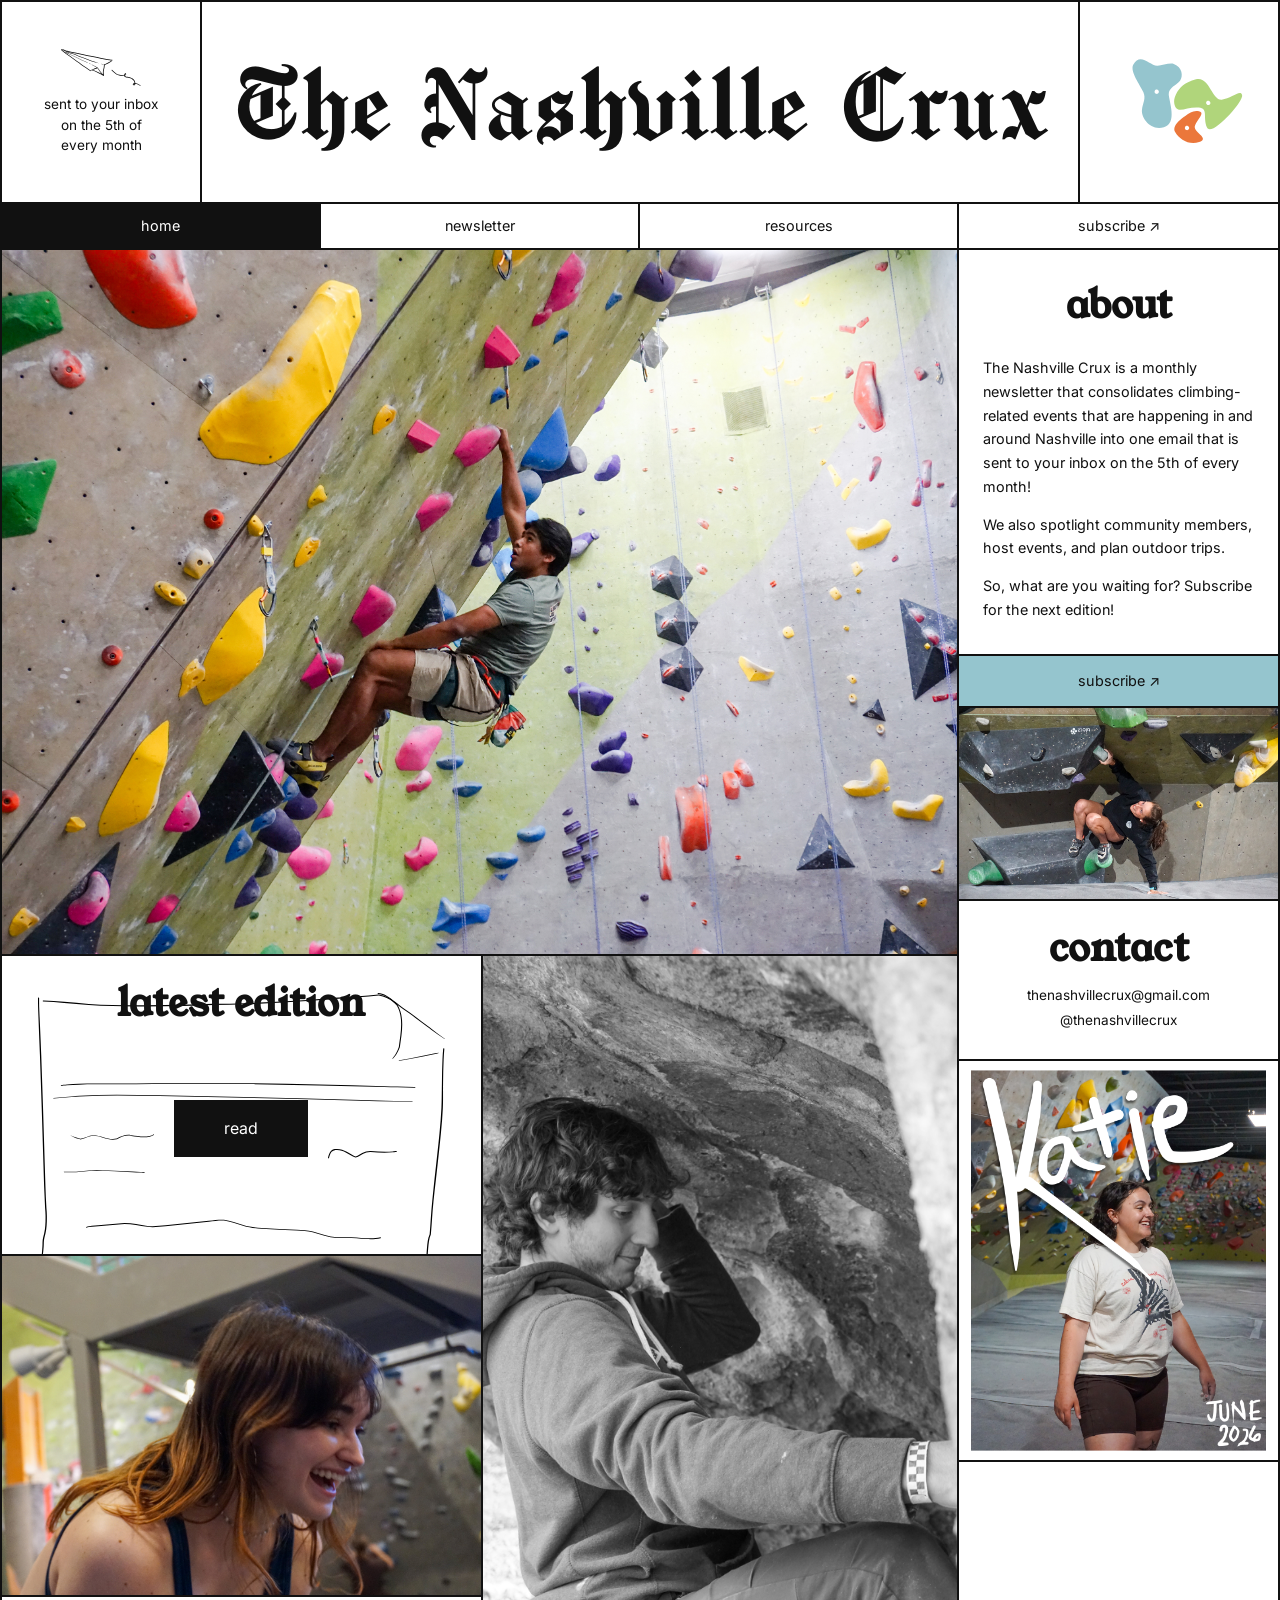
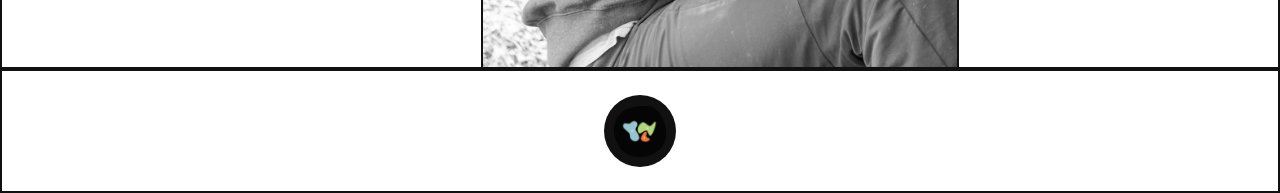
==== index.html @ e8929e45 "Add files via upload" ====
<!DOCTYPE html>
<html lang="en">
<head>
  <meta charset="UTF-8" />
  <meta name="viewport" content="width=device-width, initial-scale=1.0" />
  <title>The Nashville Crux</title>
  <link rel="preconnect" href="https://fonts.googleapis.com" />
  <link rel="preconnect" href="https://fonts.gstatic.com" crossorigin />
  <link href="https://fonts.googleapis.com/css2?family=Inter:wght@400;500;600&family=Young+Serif&display=swap" rel="stylesheet" />
  <link rel="stylesheet" href="styles.css" />
</head>
<body>

  <!-- HEADER -->
  <header class="site-header">
    <div class="header-inner">
      <div class="header-left">
        <img src="assets/PaperAirplane_v001.svg" alt="" class="paper-plane" aria-hidden="true" />
        <p class="header-tagline">sent to your inbox<br>on the 5th of<br>every month</p>
      </div>
      <div class="header-center">
        <h1 class="site-title"><a href="index.html" class="site-title-link">The Nashville Crux</a></h1>
      </div>
      <div class="header-right">
        <a href="https://substack.com/@thenashvillecrux" target="_blank" rel="noopener" aria-label="Subscribe on Substack">
          <img src="assets/TopRight.svg" alt="Nashville Crux logo" class="header-logo-img" />
        </a>
      </div>
    </div>
  </header>

  <!-- NAV -->
  <nav class="site-nav">
    <ul>
      <li><a href="index.html" class="nav-link nav-link--active">home</a></li>
      <li><a href="newsletter.html" class="nav-link">newsletter</a></li>
      <li><a href="resources.html" class="nav-link">resources</a></li>
      <li><a href="https://substack.com/@thenashvillecrux" target="_blank" rel="noopener" class="nav-link">subscribe&nbsp;↗</a></li>
    </ul>
  </nav>

  <!--
    GRID — 3 columns
    Row 1 : Hero (cols 1+2)    | col3-rail (col 3, all rows)
    Row 2 : Latest Ed (col 1)  | Collage (col 2, rows 2+3) |
    Row 3 : photo row (col 1)  | (collage cont.)            |
  -->
  <main class="page">
    <section class="home-grid">

      <!-- Col 1+2, Row 1: Hero spans two columns -->
      <div class="hero-image-wrap">
        <img src="assets/hero-climbing.jpg" alt="Climber on an indoor wall" class="hero-img" />
      </div>

      <!-- Col 1, Row 2: Latest Edition -->
      <div class="latest-card">
        <h2 class="section-heading">latest edition</h2>
        <a href="newsletter.html" class="btn-read">read</a>
      </div>

      <!-- Col 2, Rows 2+3: Collage -->
      <div class="collage-center">
        <img src="assets/collage-outdoor.jpg" alt="Outdoor climber" class="collage-img" />
      </div>

      <!-- Col 1, Row 3: Community photo fills full width -->
      <div class="photo-row">
        <div class="photo-row-item photo-row-item--community">
          <img src="assets/community.jpg" alt="Community climber smiling" class="strip-photo" />
        </div>
      </div>

      <!-- Col 3, all rows: right rail -->
      <div class="col3-rail">
        <aside class="about-card">
          <h2 class="section-heading">about</h2>
          <p>The Nashville Crux is a monthly newsletter that consolidates climbing-related events that are happening in and around Nashville into one email that is sent to your inbox on the 5th of every month!</p>
          <p>We also spotlight community members, host events, and plan outdoor trips.</p>
          <p>So, what are you waiting for? Subscribe for the next edition!</p>
        </aside>
        <a href="https://substack.com/@thenashvillecrux" target="_blank" rel="noopener" class="subscribe-bar">subscribe&nbsp;↗</a>
        <div class="bouldering-img-wrap">
          <img src="assets/bouldering.jpg" alt="Bouldering close-up" class="bouldering-img" />
        </div>
        <div class="contact-card">
          <h2 class="section-heading">contact</h2>
          <p><a href="mailto:thenashvillecrux@gmail.com">thenashvillecrux@gmail.com</a></p>
          <p><a href="https://instagram.com/thenashvillecrux" target="_blank" rel="noopener">@thenashvillecrux</a></p>
        </div>
        <a href="https://www.instagram.com/p/DZONiHWFsVW/?img_index=1" target="_blank" rel="noopener" class="spotlight-link" id="spotlight-link">
          <img src="assets/CommunitySpotlight.jpg" alt="Community Spotlight" class="spotlight-img" />
        </a>
      </div>

    </section>
  </main>

  <!-- FOOTER -->
  <footer class="site-footer">
    <a href="index.html" class="footer-logo" aria-label="Home">
      <div class="footer-logo-circle">
        <img src="assets/Bottom.svg" alt="" />
      </div>
    </a>
  </footer>

  <script src="script.js"></script>
</body>
</html>
---- styles.css ----
/* ============================================================
   THE NASHVILLE CRUX — styles.css
   Black & white newspaper grid. No decorative colour elements.
   Fonts: Chomsky (title), Young Serif (headings), Inter (body)
   ============================================================ */

@font-face {
  font-family: 'Chomsky';
  src: url('assets/fonts/Chomsky.otf') format('opentype'),
       url('[data-uri]') format('opentype');
  font-weight: normal;
  font-style: normal;
  font-display: swap;
}

/* ---------- Reset ---------- */
*, *::before, *::after { box-sizing: border-box; margin: 0; padding: 0; }

:root {
  --ink:    #111111;
  --paper:  #ffffff;
  --border: #111111;
  --font-title:   'Chomsky', 'Old English Text MT', serif;
  --font-heading: 'Young Serif', Georgia, serif;
  --font-body:    'Inter', system-ui, sans-serif;
  --nav-h: 44px;
}

html { font-size: 16px; scroll-behavior: smooth; }

body {
  font-family: var(--font-body);
  background: var(--paper);
  color: var(--ink);
  line-height: 1.55;
  -webkit-font-smoothing: antialiased;
}

a { color: var(--ink); }
a:hover { opacity: 0.65; }
img { display: block; max-width: 100%; height: auto; }
ul { list-style: disc; padding-left: 1.4em; }
ul li { margin-bottom: 0.3em; }

.visually-hidden {
  position: absolute; width: 1px; height: 1px;
  overflow: hidden; clip: rect(0,0,0,0); white-space: nowrap;
}

/* ============================================================
   HEADER
   ============================================================ */
.site-header {
  border: 2px solid var(--border);
  border-bottom: none;
}

.header-inner {
  display: grid;
  grid-template-columns: 200px 1fr 200px;
  align-items: stretch;
  min-height: 200px;
}

.header-left {
  border-right: 2px solid var(--border);
  padding: 16px 18px;
  display: flex;
  flex-direction: column;
  align-items: center;
  justify-content: center;
  gap: 8px;
}

.paper-plane { width: 80px; height: auto; display: block; }

.header-tagline {
  font-family: var(--font-body);
  font-size: 0.85rem;
  text-align: center;
  line-height: 1.5;
}

.header-center {
  display: flex;
  align-items: center;
  justify-content: center;
  padding: 16px 24px;
}

.site-title-link {
  font-family: inherit;
  font-size: inherit;
  font-weight: inherit;
  letter-spacing: inherit;
  line-height: inherit;
  color: inherit;
  text-decoration: none;
  display: block;
}
.site-title-link:hover { opacity: 0.75; }

.site-title {
  font-family: var(--font-title);
  font-size: clamp(3.5rem, 9vw, 7.5rem);
  font-weight: normal;
  letter-spacing: 0.01em;
  line-height: 1;
}

.header-right {
  border-left: 2px solid var(--border);
  display: flex;
  align-items: center;
  justify-content: center;
  padding: 16px;
}

.header-logo-img {
  width: 130px;
  height: auto;
}

/* ============================================================
   NAV
   ============================================================ */
.site-nav {
  border: 2px solid var(--border);
  border-bottom: none;
}

.site-nav ul {
  list-style: none;
  padding: 0;
  margin: 0;
  display: grid;
  grid-template-columns: repeat(4, 1fr);
  height: var(--nav-h);
}

.site-nav ul li {
  margin: 0;
  border-right: 2px solid var(--border);
}
.site-nav ul li:last-child { border-right: none; }

.nav-link {
  display: flex;
  align-items: center;
  justify-content: center;
  height: 100%;
  font-family: var(--font-body);
  font-size: 0.9rem;
  text-decoration: none;
  color: var(--ink);
  transition: background 0.15s;
}
.nav-link:hover { background: #f0f0f0; opacity: 1; }

.nav-link--active {
  background: var(--ink);
  color: var(--paper);
}
.nav-link--active:hover { background: #333; opacity: 1; }

/* ============================================================
   PAGE WRAPPER
   ============================================================ */
.page {
  border: 2px solid var(--border);
  border-bottom: 2px solid var(--border);
  min-height: 60vh;
}

/* ============================================================
   SHARED TYPOGRAPHY
   ============================================================ */
.section-heading {
  font-family: var(--font-heading);
  font-size: clamp(1.6rem, 3vw, 2.4rem);
  font-weight: 700;
  margin-bottom: 14px;
  line-height: 1.2;
  text-align: center;
}

/* ============================================================
   HOME GRID — 3 columns
   Row 1: Hero (cols 1+2 span) | About (col 3)
   Row 2: Latest Ed (col 1)    | Collage (col 2, rows 2+3) | Subscribe (col 3)
   Row 3: community+chalk (1)  | (collage cont.)            | Bouldering (col 3)
   Row 4:                      |                            | Contact (col 3)
   ============================================================ */
.home-grid {
  display: grid;
  grid-template-columns: 1.5fr 1.5fr 1fr;
  grid-template-rows: auto auto auto auto;
  align-items: start;
  border-bottom: 2px solid var(--border);
}

/* Row 1, Cols 1+2: Hero spans two columns */
.hero-image-wrap {
  grid-column: 1 / span 2;
  grid-row: 1;
  border-right: 2px solid var(--border);
  border-bottom: 2px solid var(--border);
  overflow: hidden;
}
.hero-img {
  width: 100%;
  display: block;
  object-fit: cover;
  object-position: center 20%;
}

/* Col 3: single flex rail spanning all rows — no gaps possible */
.col3-rail {
  grid-column: 3;
  grid-row: 1 / span 4;
  display: flex;
  flex-direction: column;
}

.about-card {
  border-bottom: 2px solid var(--border);
  padding: 32px 24px;
  display: flex;
  flex-direction: column;
  gap: 14px;
}
.about-card p { font-size: 0.9rem; line-height: 1.65; }

/* Row 2, Col 1: Latest Edition */
.latest-card {
  grid-column: 1;
  grid-row: 2;
  border-bottom: 2px solid var(--border);
  padding: 24px 28px 36px;
  display: flex;
  flex-direction: column;
  justify-content: flex-start;
  align-items: center;
  min-height: 300px;
  background-image: url('assets/LatestEdition_v001.svg');
  background-repeat: no-repeat;
  background-position: center 120%;
  background-size: 85%;
}

/* Rows 2+3, Col 2: Collage spans two rows */
.collage-center {
  grid-column: 2;
  grid-row: 2 / span 3;
  border-left: 2px solid var(--border);
  border-right: 2px solid var(--border);
  overflow: hidden;
}
.collage-img {
  width: 100%;
  height: 100%;
  object-fit: cover;
  display: block;
  min-height: 360px;
}

.subscribe-bar {
  display: flex;
  align-items: center;
  justify-content: center;
  background: #95C5CE;
  color: var(--ink);
  font-family: var(--font-body);
  font-size: 0.9rem;
  text-decoration: none;
  padding: 14px;
  border-bottom: 2px solid var(--border);
  transition: background 0.15s;
}
.subscribe-bar:hover { background: #7db5be; opacity: 1; }

/* Row 3, Col 1: community photo fills full width */
.photo-row {
  grid-column: 1;
  grid-row: 3;
  display: flex;
  align-items: flex-start;
}
.photo-row-item--community {
  flex: 1;
}
.photo-row-item--community .strip-photo {
  width: 100%;
  height: auto;
  display: block;
}
.bouldering-img-wrap {
  flex: 1;
  overflow: hidden;
  min-height: 180px;
  border-bottom: 2px solid var(--border);
}
.bouldering-img {
  width: 100%;
  height: 100%;
  object-fit: cover;
  display: block;
}

.contact-card {
  padding: 24px 20px;
  text-align: center;
  border-top: none;
  border-bottom: 2px solid var(--border);
}
.contact-card p { font-size: 0.85rem; margin-bottom: 4px; }
.contact-card a { text-decoration: none; }
.contact-card a:hover { text-decoration: underline; opacity: 1; }

.btn-read {
  display: inline-block;
  background: var(--ink);
  color: var(--paper);
  font-family: var(--font-body);
  font-size: 1rem;
  padding: 14px 48px;
  text-decoration: none;
  width: fit-content;
  border: 2px solid var(--ink);
  transition: background 0.15s;
  margin: auto 0;
}
.btn-read:hover { background: #333; opacity: 1; }

.spotlight-link {
  display: block;
  border-bottom: 2px solid var(--border);
  overflow: hidden;
}
.spotlight-img {
  width: 100%;
  height: auto;
  display: block;
  transition: opacity 0.2s;
}
.spotlight-link:hover .spotlight-img { opacity: 0.85; }

.home-right-col { display: none; }

/* ============================================================
   HOME — ROW 3: PHOTO ROW (col 1 only, same width as Latest Edition)
   A flex wrapper placed at grid-column 1, grid-row 3.
   Two photos split that column 50/50.
   ============================================================ */
.photo-row {
  grid-column: 1;
  grid-row: 3;
  display: flex;
  min-height: 180px;
  border-bottom: 2px solid var(--border);
}
.photo-row-item {
  flex: 1;
  overflow: hidden;
  border-right: 2px solid var(--border);
}
.photo-row-item:last-child { border-right: none; }

.strip-photo {
  width: 100%;
  height: 100%;
  object-fit: cover;
  display: block;
  min-height: 180px;
}

/* ============================================================
   RESOURCES PAGE
   ============================================================ */
.page-resources { padding: 0; }

.resources-intro {
  padding: 24px 28px;
  border-bottom: 2px solid var(--border);
}
.resources-intro .section-heading { text-align: left; }
.resources-intro p { font-size: 0.9rem; color: #444; }

.resources-grid {
  display: grid;
  grid-template-columns: repeat(3, 1fr);
}

.resource-card {
  padding: 28px;
  border-right: 2px solid var(--border);
  border-bottom: 2px solid var(--border);
}
.resource-card:nth-child(3n) { border-right: none; }

/* YouTube (4th) + more (5th) span the bottom row */
.resource-card:nth-child(4) { grid-column: 1; }
.resource-card:nth-child(5) {
  grid-column: 2 / 4;
  border-right: none;
}

.resource-heading {
  font-family: var(--font-heading);
  font-size: clamp(1.1rem, 2vw, 1.5rem);
  font-weight: 700;
  margin-bottom: 14px;
}
.resource-heading--light { color: var(--paper); }

.resource-card--dark {
  background: var(--ink);
  color: var(--paper);
}
.resource-card--dark a { color: #ccc; }
.resource-card--dark p { font-size: 0.9rem; }

.resource-subhead { margin-bottom: 8px; font-size: 0.9rem; }

.resource-card ul { font-size: 0.88rem; line-height: 1.8; }
.resource-card ul li { margin-bottom: 0; }

.link-list { list-style: none; padding-left: 0; }
.link-list li a { text-decoration: underline; font-size: 0.88rem; }

/* ============================================================
   SIMPLE PAGES (newsletter, subscribe)
   ============================================================ */
.page-simple {
  padding: 48px 20px;
  display: flex;
  justify-content: center;
  align-items: center;
  min-height: 60vh;
}

.simple-page-card {
  max-width: 560px;
  width: 100%;
  border: 2px solid var(--border);
  padding: 36px;
}
.newsletter-card {
  padding: 24px 28px;
  display: inline-block;
  width: auto;
  max-width: 700px;
  border: 2px solid var(--border);
}
.simple-page-card p { font-size: 0.9rem; margin-top: 12px; }
.simple-page-card a { text-decoration: underline; }

.subscribe-card { text-align: center; }

.btn-subscribe {
  display: inline-block;
  background: var(--ink);
  color: var(--paper);
  font-family: var(--font-body);
  font-size: 0.9rem;
  padding: 12px 32px;
  text-decoration: none;
  margin-top: 20px;
  transition: background 0.15s;
}
.btn-subscribe:hover { background: #333; opacity: 1; }

/* ============================================================
   FOOTER
   ============================================================ */
.site-footer {
  border: 2px solid var(--border);
  border-top: none;
  display: flex;
  align-items: center;
  justify-content: center;
  padding: 24px;
}

.footer-logo { display: inline-block; }

.footer-logo-circle {
  width: 72px;
  height: 72px;
  background: var(--ink);
  border-radius: 50%;
  display: flex;
  align-items: center;
  justify-content: center;
  padding: 10px;
  overflow: hidden;
  transition: opacity 0.2s;
}
.footer-logo:hover .footer-logo-circle { opacity: 0.75; }

.footer-logo-circle img {
  width: 100%;
  height: 100%;
  object-fit: contain;
}

/* ============================================================
   RESPONSIVE
   ============================================================ */
@media (max-width: 820px) {
  .header-inner { grid-template-columns: 140px 1fr 140px; }

  .home-grid {
    grid-template-columns: 1fr;
  }
  .hero-image-wrap,
  .latest-card,
  .collage-center,
  .photo-row,
  .col3-rail {
    grid-column: 1;
    grid-row: auto;
    border-right: none;
  }
  .collage-center { min-height: 240px; }

  .resources-grid { grid-template-columns: 1fr 1fr; }
  .resource-card:nth-child(3n) { border-right: 2px solid var(--border); }
  .resource-card:nth-child(2n) { border-right: none; }
  .resource-card:nth-child(5) { grid-column: 1 / 3; }
}

@media (max-width: 540px) {
  .header-inner { grid-template-columns: 70px 1fr; min-height: 80px; }
  .header-left { padding: 10px; }
  .header-tagline { display: none; }
  .header-right { display: none; }
  .paper-plane { width: 48px; }

  .site-nav ul {
    grid-template-columns: 1fr 1fr;
    height: auto;
  }
  .site-nav ul li {
    border-bottom: 2px solid var(--border);
  }
  .site-nav ul li:nth-child(2n) { border-right: none; }
  .site-nav ul li:nth-child(3),
  .site-nav ul li:nth-child(4) { border-bottom: none; }
  .nav-link { height: var(--nav-h); }

  .resources-grid { grid-template-columns: 1fr; }
  .resource-card { border-right: none; }
  .resource-card:nth-child(3n) { border-right: none; }
  .resource-card:nth-child(5) { grid-column: 1; }

  .photo-row { flex-direction: column; }
  .photo-row-item { border-right: none; border-bottom: 2px solid var(--border); }
  .photo-row-item:last-child { border-bottom: none; }
}

@media (prefers-reduced-motion: reduce) {
  * { transition: none !important; }
}
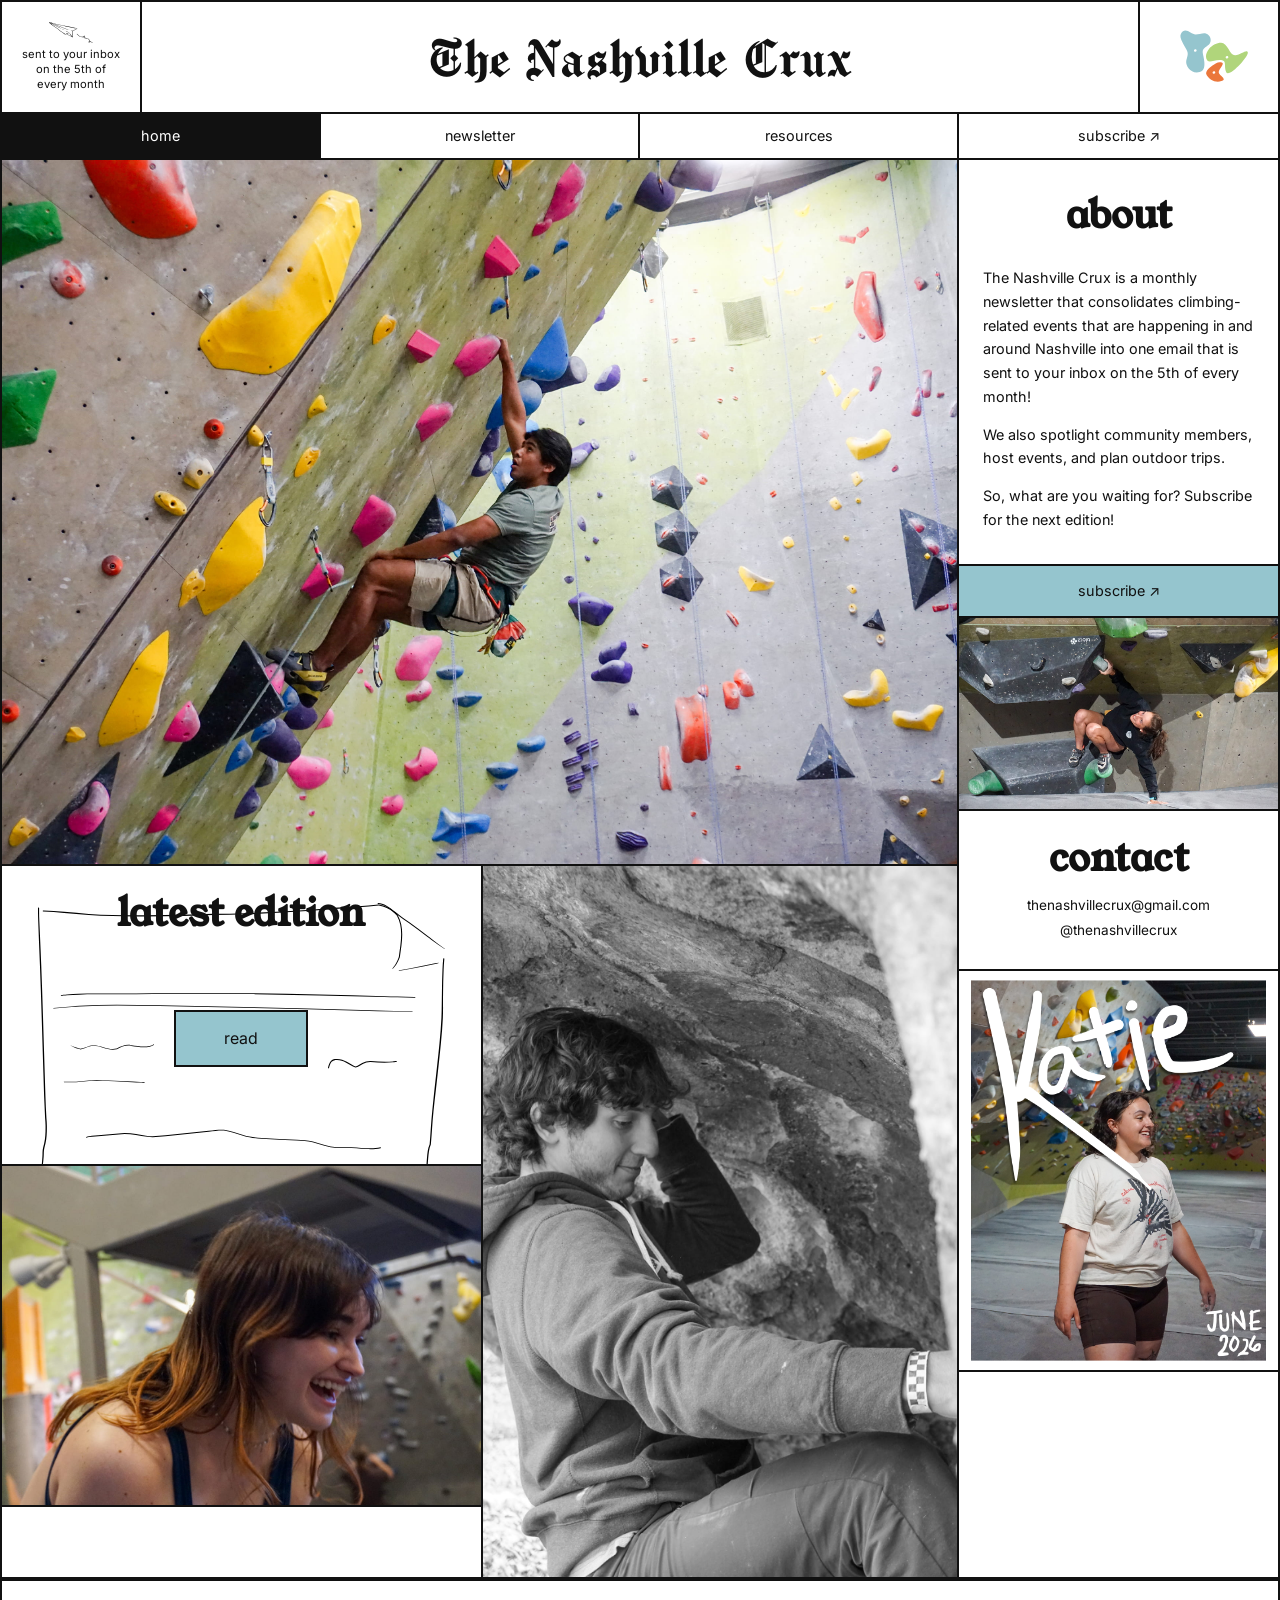
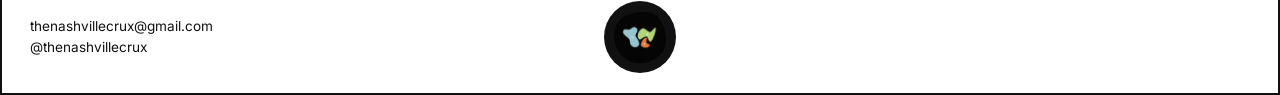
==== commit d99b537d: "update" ====
--- a/index.html
+++ b/index.html
@@ -1,110 +1,124 @@
 <!DOCTYPE html>
 <html lang="en">
 <head>
-  <meta charset="UTF-8" />
-  <meta name="viewport" content="width=device-width, initial-scale=1.0" />
-  <title>The Nashville Crux</title>
-  <link rel="preconnect" href="https://fonts.googleapis.com" />
-  <link rel="preconnect" href="https://fonts.gstatic.com" crossorigin />
-  <link href="https://fonts.googleapis.com/css2?family=Inter:wght@400;500;600&family=Young+Serif&display=swap" rel="stylesheet" />
-  <link rel="stylesheet" href="styles.css" />
+<meta charset="UTF-8" />
+<meta name="viewport" content="width=device-width, initial-scale=1.0" />
+<title>The Nashville Crux</title>
+<link rel="preconnect" href="https://fonts.googleapis.com" />
+<link rel="preconnect" href="https://fonts.gstatic.com" crossorigin />
+<link
+href="https://fonts.googleapis.com/css2?family=Inter:wght@400;500;600&family=Young+Serif&display=swap"
+rel="stylesheet" />
+<link rel="stylesheet" href="styles.css" />
 </head>
 <body>
-
-  <!-- HEADER -->
-  <header class="site-header">
-    <div class="header-inner">
-      <div class="header-left">
-        <img src="assets/PaperAirplane_v001.svg" alt="" class="paper-plane" aria-hidden="true" />
-        <p class="header-tagline">sent to your inbox<br>on the 5th of<br>every month</p>
-      </div>
-      <div class="header-center">
-        <h1 class="site-title"><a href="index.html" class="site-title-link">The Nashville Crux</a></h1>
-      </div>
-      <div class="header-right">
-        <a href="https://substack.com/@thenashvillecrux" target="_blank" rel="noopener" aria-label="Subscribe on Substack">
-          <img src="assets/TopRight.svg" alt="Nashville Crux logo" class="header-logo-img" />
-        </a>
-      </div>
-    </div>
-  </header>
-
-  <!-- NAV -->
-  <nav class="site-nav">
-    <ul>
-      <li><a href="index.html" class="nav-link nav-link--active">home</a></li>
-      <li><a href="newsletter.html" class="nav-link">newsletter</a></li>
-      <li><a href="resources.html" class="nav-link">resources</a></li>
-      <li><a href="https://substack.com/@thenashvillecrux" target="_blank" rel="noopener" class="nav-link">subscribe&nbsp;↗</a></li>
-    </ul>
-  </nav>
-
-  <!--
-    GRID — 3 columns
-    Row 1 : Hero (cols 1+2)    | col3-rail (col 3, all rows)
-    Row 2 : Latest Ed (col 1)  | Collage (col 2, rows 2+3) |
-    Row 3 : photo row (col 1)  | (collage cont.)            |
-  -->
-  <main class="page">
-    <section class="home-grid">
-
-      <!-- Col 1+2, Row 1: Hero spans two columns -->
-      <div class="hero-image-wrap">
-        <img src="assets/hero-climbing.jpg" alt="Climber on an indoor wall" class="hero-img" />
-      </div>
-
-      <!-- Col 1, Row 2: Latest Edition -->
-      <div class="latest-card">
-        <h2 class="section-heading">latest edition</h2>
-        <a href="newsletter.html" class="btn-read">read</a>
-      </div>
-
-      <!-- Col 2, Rows 2+3: Collage -->
-      <div class="collage-center">
-        <img src="assets/collage-outdoor.jpg" alt="Outdoor climber" class="collage-img" />
-      </div>
-
-      <!-- Col 1, Row 3: Community photo fills full width -->
-      <div class="photo-row">
-        <div class="photo-row-item photo-row-item--community">
-          <img src="assets/community.jpg" alt="Community climber smiling" class="strip-photo" />
-        </div>
-      </div>
-
-      <!-- Col 3, all rows: right rail -->
-      <div class="col3-rail">
-        <aside class="about-card">
-          <h2 class="section-heading">about</h2>
-          <p>The Nashville Crux is a monthly newsletter that consolidates climbing-related events that are happening in and around Nashville into one email that is sent to your inbox on the 5th of every month!</p>
-          <p>We also spotlight community members, host events, and plan outdoor trips.</p>
-          <p>So, what are you waiting for? Subscribe for the next edition!</p>
-        </aside>
-        <a href="https://substack.com/@thenashvillecrux" target="_blank" rel="noopener" class="subscribe-bar">subscribe&nbsp;↗</a>
-        <div class="bouldering-img-wrap">
-          <img src="assets/bouldering.jpg" alt="Bouldering close-up" class="bouldering-img" />
-        </div>
-        <div class="contact-card">
-          <h2 class="section-heading">contact</h2>
-          <p><a href="mailto:thenashvillecrux@gmail.com">thenashvillecrux@gmail.com</a></p>
-          <p><a href="https://instagram.com/thenashvillecrux" target="_blank" rel="noopener">@thenashvillecrux</a></p>
-        </div>
-        <a href="https://www.instagram.com/p/DZONiHWFsVW/?img_index=1" target="_blank" rel="noopener" class="spotlight-link" id="spotlight-link">
-          <img src="assets/CommunitySpotlight.jpg" alt="Community Spotlight" class="spotlight-img" />
-        </a>
-      </div>
-
-    </section>
-  </main>
-
-  <!-- FOOTER -->
-  <footer class="site-footer">
-    <a href="index.html" class="footer-logo" aria-label="Home">
-      <div class="footer-logo-circle">
-        <img src="assets/Bottom.svg" alt="" />
-      </div>
-    </a>
-  </footer>
-
-  <script src="script.js"></script>
+<!-- HEADER -->
+<header class="site-header">
+<div class="header-inner">
+<div class="header-left">
+<img src="assets/PaperAirplane_v001.svg" alt="" class="paper-plane"
+aria-hidden="true" />
+<p class="header-tagline">sent to your inbox<br>on the 5th of<br>every
+month</p>
+</div>
+<div class="header-center">
+<h1 class="site-title"><a href="index.html" class="site-title-link">The
+Nashville Crux</a></h1>
+</div>
+<div class="header-right">
+<a href="https://substack.com/@thenashvillecrux" target="_blank"
+rel="noopener" aria-label="Subscribe on Substack">
+<img src="assets/TopRight.svg" alt="Nashville Crux logo"
+class="header-logo-img" />
+</a>
+</div>
+</div>
+</header>
+<!-- NAV -->
+<nav class="site-nav">
+<ul>
+<li><a href="index.html" class="nav-link nav-link--active">home</a></li>
+<li><a href="newsletter.html" class="nav-link">newsletter</a></li>
+<li><a href="resources.html" class="nav-link">resources</a></li>
+<li><a href="https://substack.com/@thenashvillecrux" target="_blank"
+rel="noopener" class="nav-link">subscribe&nbsp;↗</a></li>
+</ul>
+</nav>
+<!--
+GRID — 3 columns
+Row 1 : Hero (cols 1+2) | col3-rail (col 3, all rows)
+Row 2 : Latest Ed (col 1) | Collage (col 2, rows 2+3) |
+Row 3 : photo row (col 1) | (collage cont.) |
+-->
+<main class="page">
+<section class="home-grid">
+<!-- Col 1+2, Row 1: Hero spans two columns -->
+<div class="hero-image-wrap">
+<img src="assets/hero-climbing.jpg" alt="Climber on an indoor wall"
+class="hero-img" />
+</div>
+<!-- Col 1, Row 2: Latest Edition -->
+<div class="latest-card">
+<h2 class="section-heading">latest edition</h2>
+<a href="newsletter.html" class="btn-read">read</a>
+</div>
+<!-- Col 2, Rows 2+3: Collage -->
+<div class="collage-center">
+<img src="assets/collage-outdoor.jpg" alt="Outdoor climber"
+class="collage-img" />
+</div>
+<!-- Col 1, Row 3: Community photo fills full width -->
+<div class="photo-row">
+<div class="photo-row-item photo-row-item--community">
+<img src="assets/community.jpg" alt="Community climber smiling"
+class="strip-photo" />
+</div>
+</div>
+<!-- Col 3, all rows: right rail -->
+<div class="col3-rail">
+<aside class="about-card">
+<h2 class="section-heading">about</h2>
+<p>The Nashville Crux is a monthly newsletter that consolidates
+climbing-related events that are happening in and around Nashville into
+one email that is sent to your inbox on the 5th of every month!</p>
+<p>We also spotlight community members, host events, and plan outdoor
+trips.</p>
+<p>So, what are you waiting for? Subscribe for the next edition!</p>
+</aside>
+<a href="https://substack.com/@thenashvillecrux" target="_blank"
+rel="noopener" class="subscribe-bar">subscribe&nbsp;↗</a>
+<div class="bouldering-img-wrap">
+<img src="assets/bouldering.jpg" alt="Bouldering close-up"
+class="bouldering-img" />
+</div>
+<div class="contact-card">
+<h2 class="section-heading">contact</h2>
+<p><a
+href="mailto:thenashvillecrux@gmail.com">thenashvillecrux@gmail.com</a></p>
+<p><a href="https://instagram.com/thenashvillecrux" target="_blank"
+rel="noopener">@thenashvillecrux</a></p>
+</div>
+<a href="https://www.instagram.com/p/DZONiHWFsVW/?img_index=1"
+target="_blank" rel="noopener" class="spotlight-link"
+id="spotlight-link">
+<img src="assets/CommunitySpotlight.jpg" alt="Community Spotlight"
+class="spotlight-img" />
+</a>
+</div>
+</section>
+</main>
+<!-- FOOTER -->
+<footer class="site-footer">
+<div class="footer-contact">
+<p><a href="mailto:thenashvillecrux@gmail.com">thenashvillecrux@gmail.com</a></p>
+<p><a href="https://instagram.com/thenashvillecrux" target="_blank" rel="noopener">@thenashvillecrux</a></p>
+</div>
+<a href="index.html" class="footer-logo" aria-label="Home">
+<div class="footer-logo-circle">
+<img src="assets/Bottom.svg" alt="" />
+</div>
+</a>
+</footer>
+<script src="script.js"></script>
 </body>
 </html>
--- a/styles.css
+++ b/styles.css
@@ -1,564 +1,514 @@
 /* ============================================================
-   THE NASHVILLE CRUX — styles.css
-   Black & white newspaper grid. No decorative colour elements.
-   Fonts: Chomsky (title), Young Serif (headings), Inter (body)
-   ============================================================ */
-
+THE NASHVILLE CRUX — styles.css
+Black & white newspaper grid. No decorative colour elements.
+Fonts: Chomsky (title), Young Serif (headings), Inter (body)
+============================================================ */
 @font-face {
-  font-family: 'Chomsky';
-  src: url('assets/fonts/Chomsky.otf') format('opentype'),
-       url('[data-uri]') format('opentype');
-  font-weight: normal;
-  font-style: normal;
-  font-display: swap;
-}
-
+font-family: 'Chomsky';
+src: url('assets/fonts/Chomsky.otf') format('opentype'),
+url('[data-uri]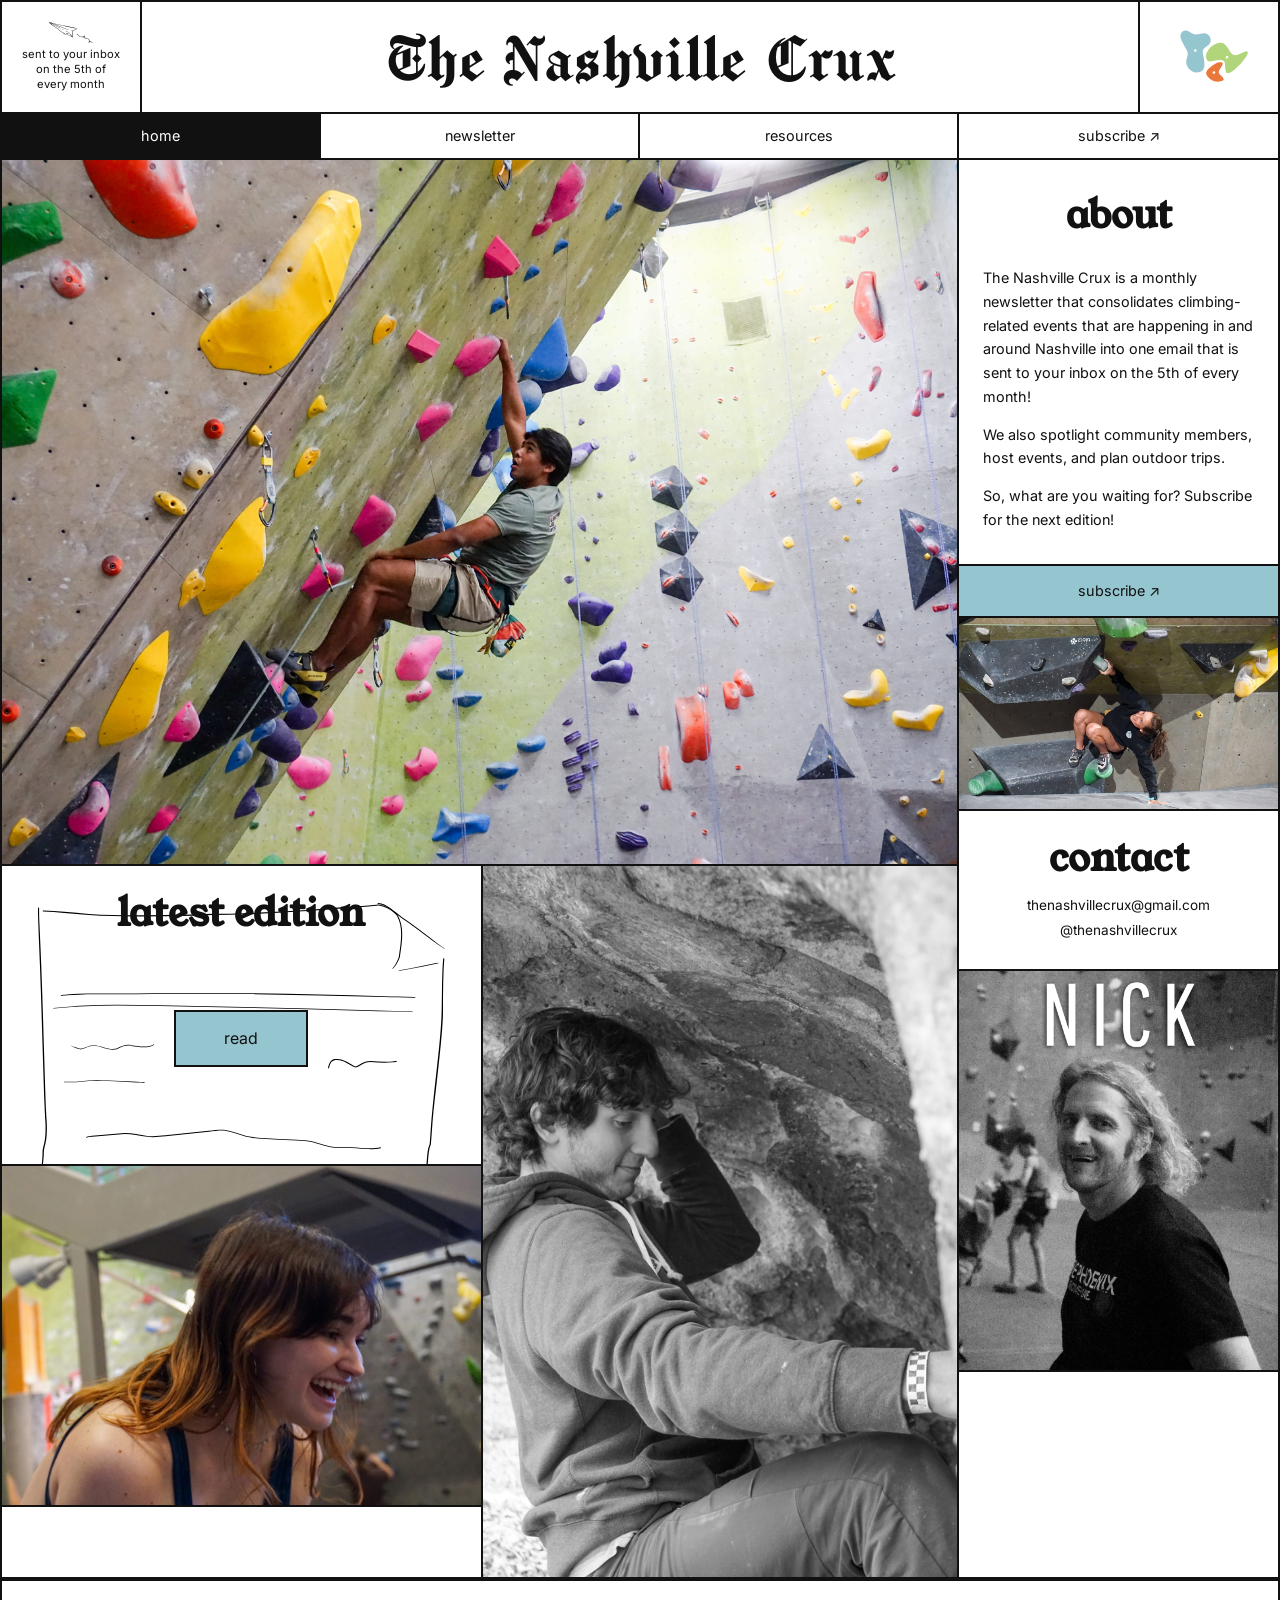
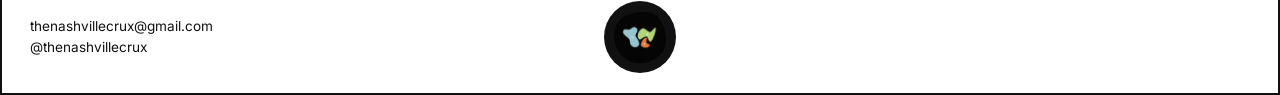
==== commit e2b35bb2: "Update index.html" ====
--- a/index.html
+++ b/index.html
@@ -98,7 +98,7 @@
 <p><a href="https://instagram.com/thenashvillecrux" target="_blank"
 rel="noopener">@thenashvillecrux</a></p>
 </div>
-<a href="https://www.instagram.com/p/DZONiHWFsVW/?img_index=1"
+<a href="https://www.instagram.com/p/DabEZHUFoYx/?img_index=1"
 target="_blank" rel="noopener" class="spotlight-link"
 id="spotlight-link">
 <img src="assets/CommunitySpotlight.jpg" alt="Community Spotlight"
--- a/styles.css
+++ b/styles.css
@@ -86,7 +86,7 @@
 }
 .site-title-link {
 font-family: var(--font-title);
-font-size: clamp(2rem, 5vw, 3.75rem);
+font-size: clamp(2.4rem, 6vw, 4.5rem);
 font-weight: normal;
 letter-spacing: 0.01em;
 line-height: 1;
@@ -94,7 +94,7 @@
 text-decoration: none;
 display: block;
 }
-.site-title-link:hover { color: var(--ink); opacity: 0.75; }
+.site-title-link:hover { color: var(--ink); }
 .header-right {
 border-left: 2px solid var(--border);
 display: flex;
@@ -249,7 +249,7 @@
 border-bottom: 2px solid var(--border);
 transition: background 0.15s;
 }
-.subscribe-bar:hover { background: #7db5be; opacity: 1; }
+.subscribe-bar:hover { background: #7db5be; color: var(--ink); opacity: 1; }
 /* Row 3, Col 1: community photo fills full width */
 .photo-row {
 grid-column: 1;
@@ -452,9 +452,7 @@
 justify-content: center;
 padding: 10px;
 overflow: hidden;
-transition: opacity 0.2s;
-}
-.footer-logo:hover .footer-logo-circle { opacity: 0.75; }
+}
 .footer-logo-circle img {
 width: 100%;
 height: 100%;
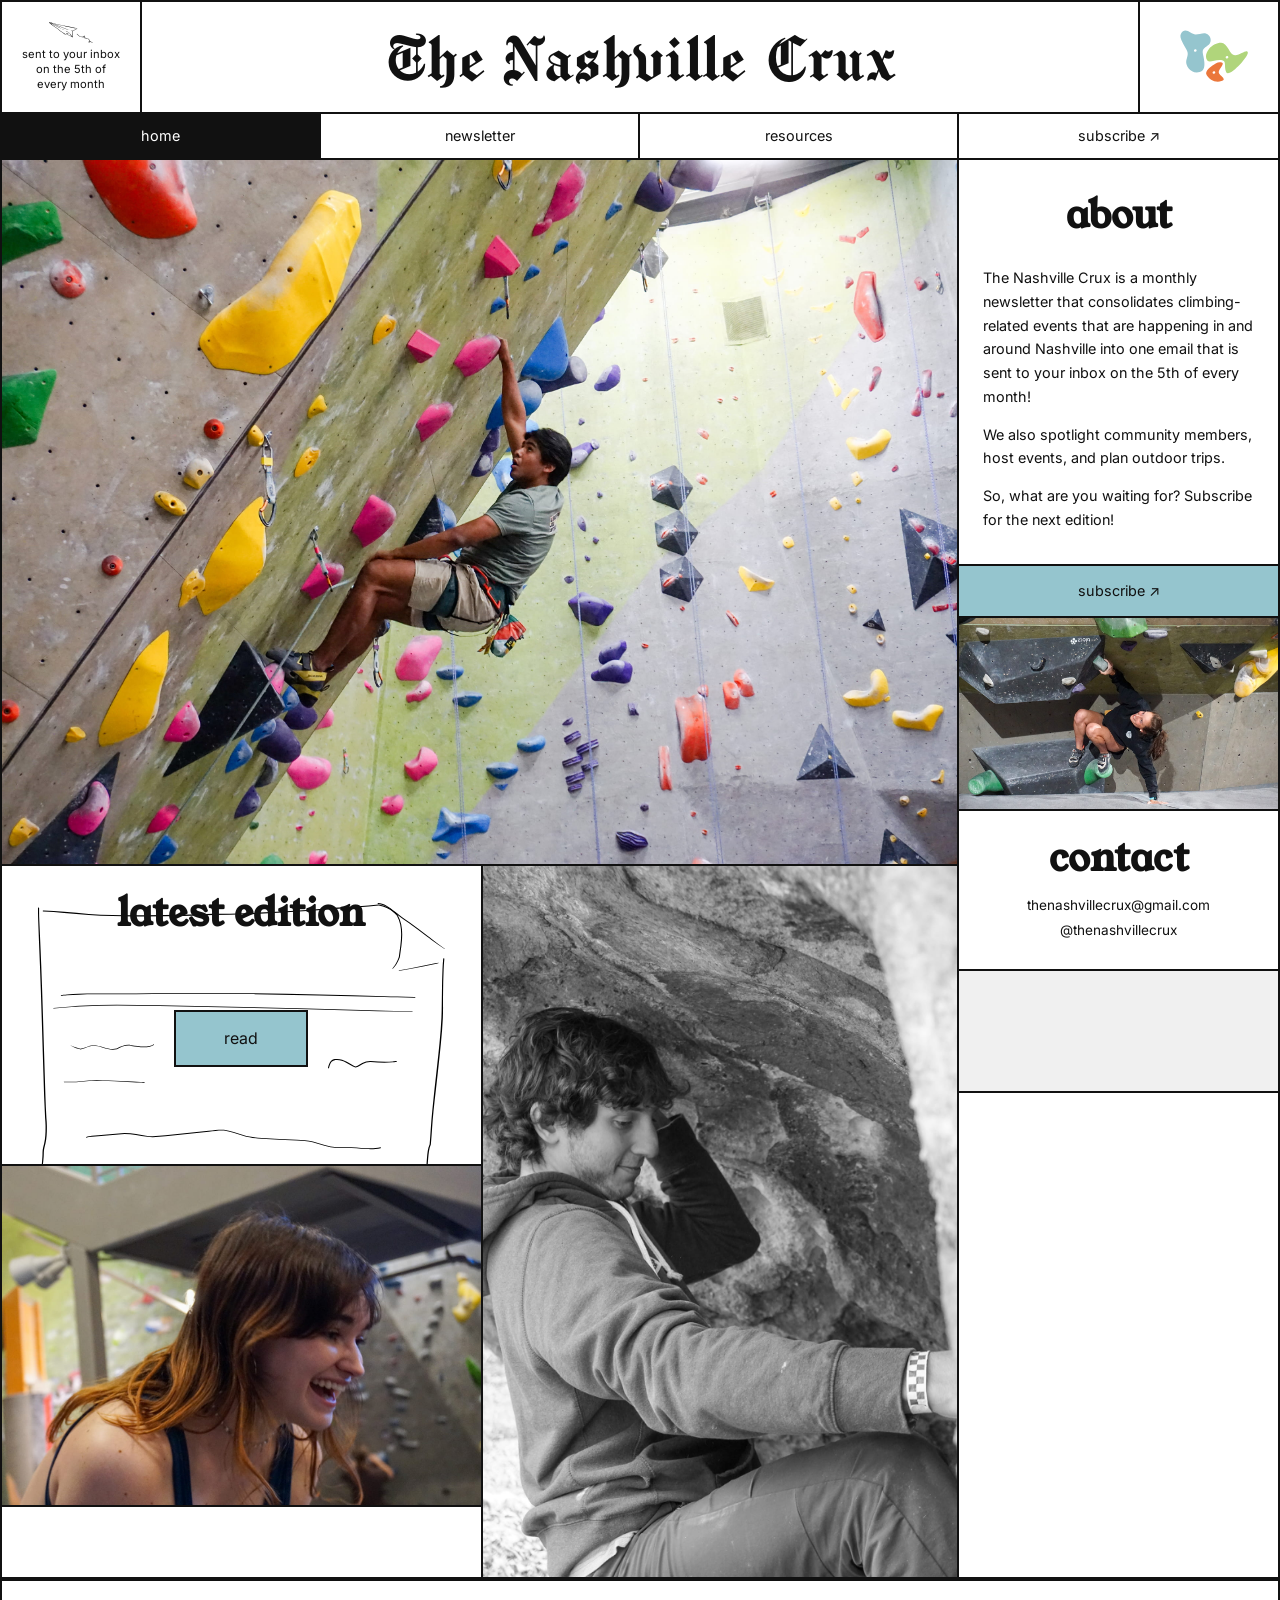
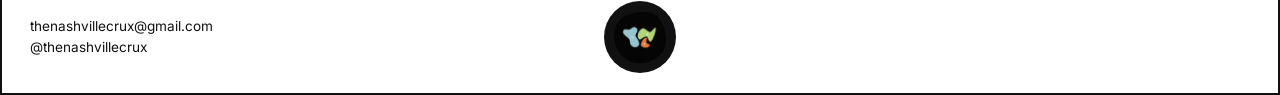
==== commit 3d19ba52: "Update index.html" ====
--- a/index.html
+++ b/index.html
@@ -98,7 +98,7 @@
 <p><a href="https://instagram.com/thenashvillecrux" target="_blank"
 rel="noopener">@thenashvillecrux</a></p>
 </div>
-<a href="https://www.instagram.com/p/DabEZHUFoYx/?img_index=1"
+<a href="https://www.instagram.com/thenashvillecrux"
 target="_blank" rel="noopener" class="spotlight-link"
 id="spotlight-link">
 <img src="assets/CommunitySpotlight.jpg" alt="Community Spotlight"
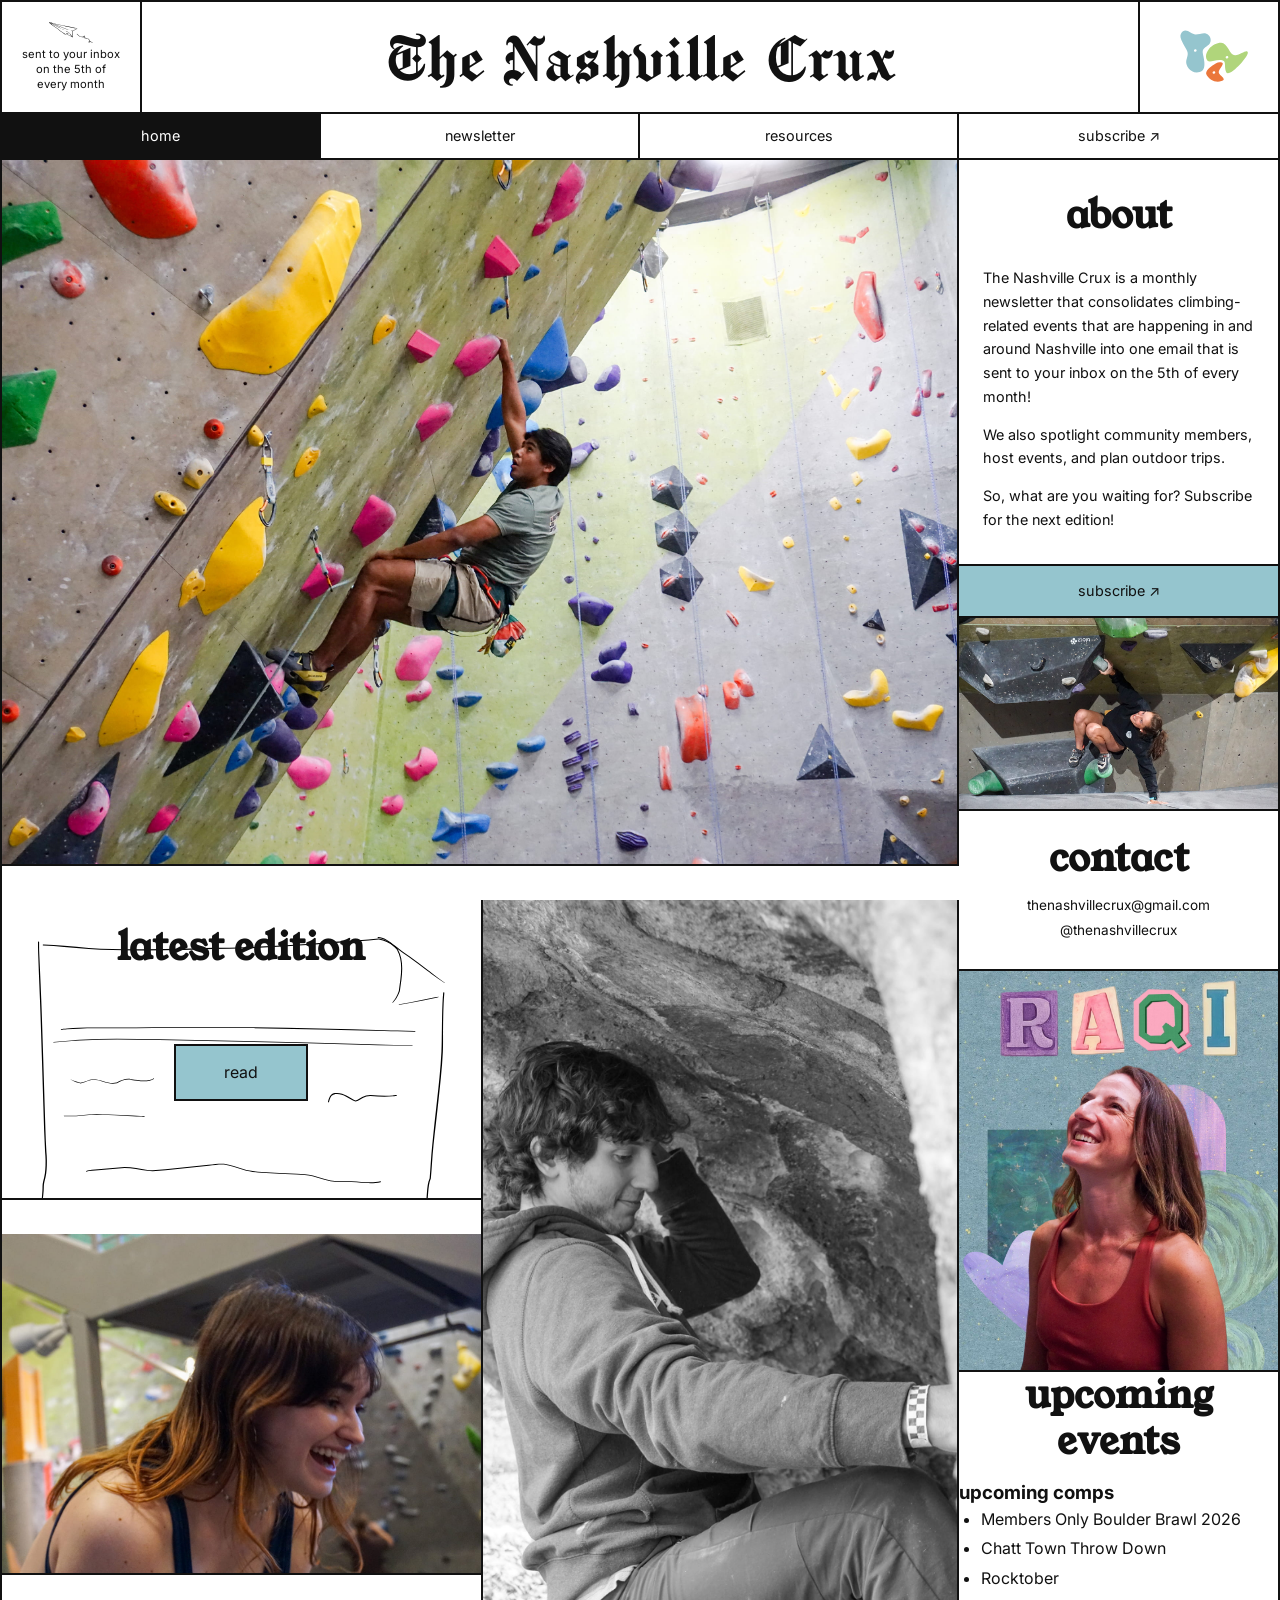
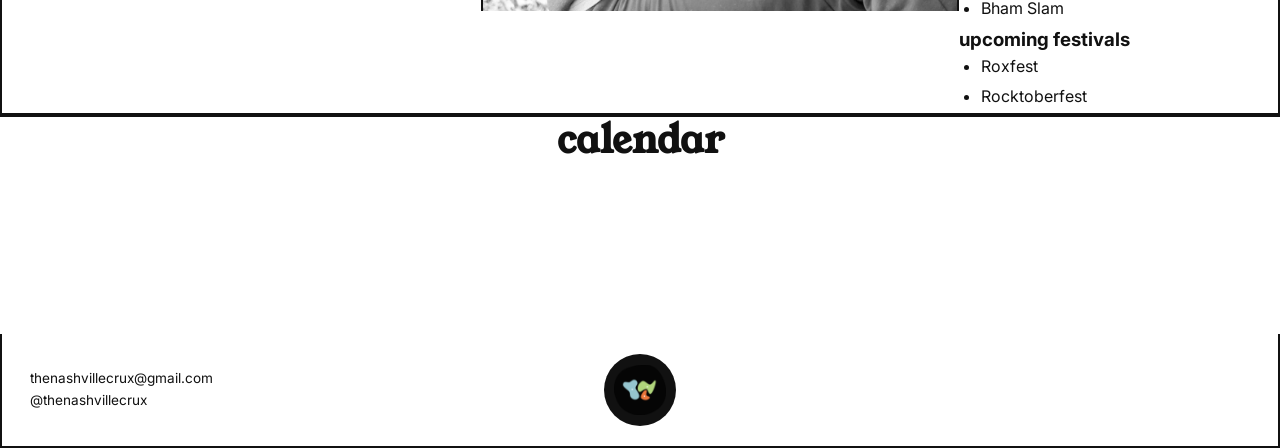
==== commit 28d066d1: "Add files via upload" ====
--- a/index.html
+++ b/index.html
@@ -98,15 +98,43 @@
 <p><a href="https://instagram.com/thenashvillecrux" target="_blank"
 rel="noopener">@thenashvillecrux</a></p>
 </div>
-<a href="https://www.instagram.com/thenashvillecrux"
+<a href="https://www.instagram.com/p/DZONiHWFsVW/?img_index=1"
 target="_blank" rel="noopener" class="spotlight-link"
 id="spotlight-link">
 <img src="assets/CommunitySpotlight.jpg" alt="Community Spotlight"
 class="spotlight-img" />
 </a>
+<div class="events-card">
+<h2 class="section-heading">upcoming events</h2>
+<div class="events-group">
+<h3 class="events-subheading">upcoming comps</h3>
+<ul class="events-list">
+<li>Members Only Boulder Brawl 2026</li>
+<li>Chatt Town Throw Down</li>
+<li>Rocktober</li>
+<li>Bham Slam</li>
+</ul>
+</div>
+<div class="events-group">
+<h3 class="events-subheading">upcoming festivals</h3>
+<ul class="events-list">
+<li>Roxfest</li>
+<li>Rocktoberfest</li>
+</ul>
+</div>
+</div>
 </div>
 </section>
 </main>
+<!-- CALENDAR -->
+<section class="calendar-section">
+<h2 class="section-heading">calendar</h2>
+<div class="calendar-embed-wrap">
+<iframe src="https://calendar.google.com/calendar/embed?height=600&wkst=1&ctz=America%2FChicago&showPrint=0&showTz=0&src=dGhlbmFzaHZpbGxlY3J1eEBnbWFpbC5jb20&color=%233f51b5"
+class="calendar-embed" style="border: 0" frameborder="0"
+scrolling="no"></iframe>
+</div>
+</section>
 <!-- FOOTER -->
 <footer class="site-footer">
 <div class="footer-contact">
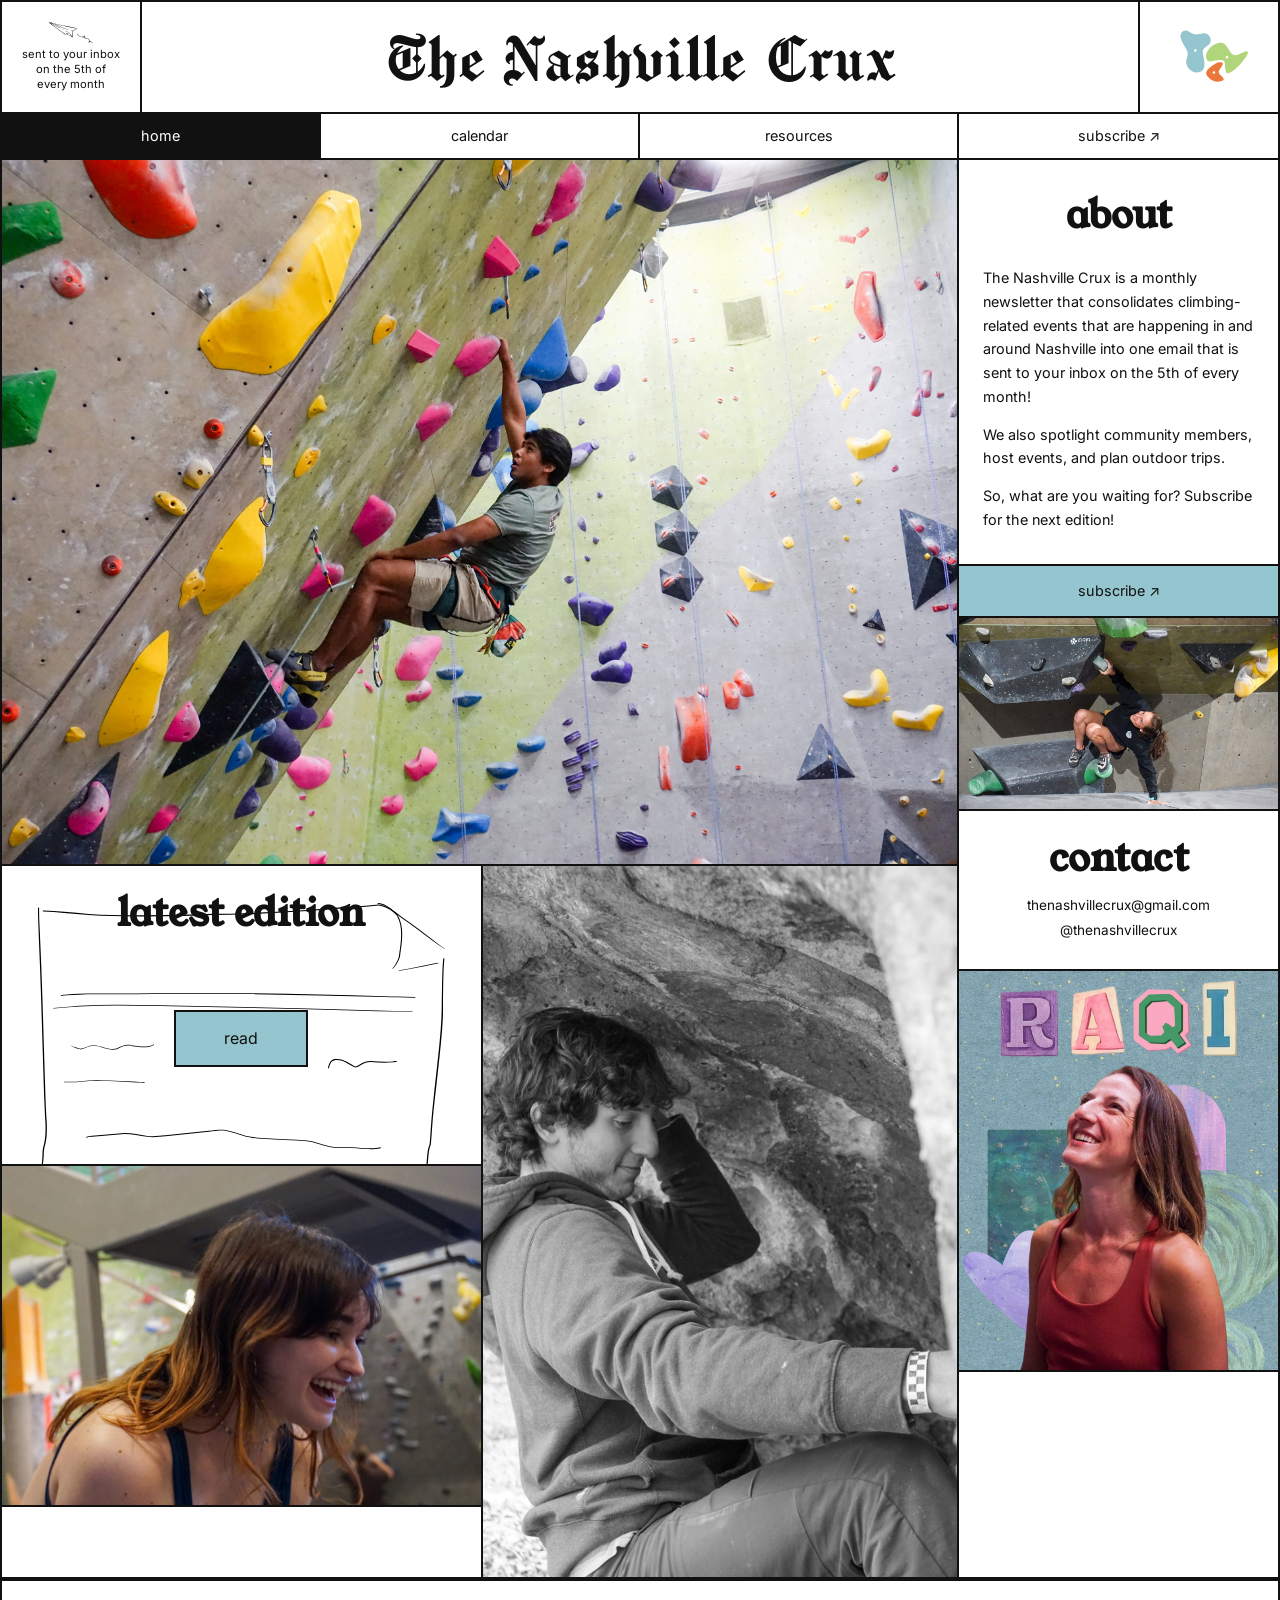
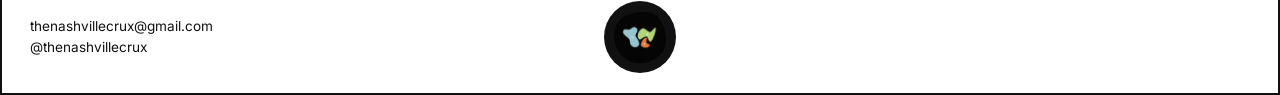
==== commit 67dc01fe: "Add files via upload" ====
--- a/index.html
+++ b/index.html
@@ -38,7 +38,7 @@
 <nav class="site-nav">
 <ul>
 <li><a href="index.html" class="nav-link nav-link--active">home</a></li>
-<li><a href="newsletter.html" class="nav-link">newsletter</a></li>
+<li><a href="calendar.html" class="nav-link">calendar</a></li>
 <li><a href="resources.html" class="nav-link">resources</a></li>
 <li><a href="https://substack.com/@thenashvillecrux" target="_blank"
 rel="noopener" class="nav-link">subscribe&nbsp;↗</a></li>
@@ -60,7 +60,7 @@
 <!-- Col 1, Row 2: Latest Edition -->
 <div class="latest-card">
 <h2 class="section-heading">latest edition</h2>
-<a href="newsletter.html" class="btn-read">read</a>
+<a href="https://substack.com/@thenashvillecrux" target="_blank" rel="noopener" class="btn-read">read</a>
 </div>
 <!-- Col 2, Rows 2+3: Collage -->
 <div class="collage-center">
@@ -104,37 +104,9 @@
 <img src="assets/CommunitySpotlight.jpg" alt="Community Spotlight"
 class="spotlight-img" />
 </a>
-<div class="events-card">
-<h2 class="section-heading">upcoming events</h2>
-<div class="events-group">
-<h3 class="events-subheading">upcoming comps</h3>
-<ul class="events-list">
-<li>Members Only Boulder Brawl 2026</li>
-<li>Chatt Town Throw Down</li>
-<li>Rocktober</li>
-<li>Bham Slam</li>
-</ul>
-</div>
-<div class="events-group">
-<h3 class="events-subheading">upcoming festivals</h3>
-<ul class="events-list">
-<li>Roxfest</li>
-<li>Rocktoberfest</li>
-</ul>
-</div>
-</div>
 </div>
 </section>
 </main>
-<!-- CALENDAR -->
-<section class="calendar-section">
-<h2 class="section-heading">calendar</h2>
-<div class="calendar-embed-wrap">
-<iframe src="https://calendar.google.com/calendar/embed?height=600&wkst=1&ctz=America%2FChicago&showPrint=0&showTz=0&src=dGhlbmFzaHZpbGxlY3J1eEBnbWFpbC5jb20&color=%233f51b5"
-class="calendar-embed" style="border: 0" frameborder="0"
-scrolling="no"></iframe>
-</div>
-</section>
 <!-- FOOTER -->
 <footer class="site-footer">
 <div class="footer-contact">
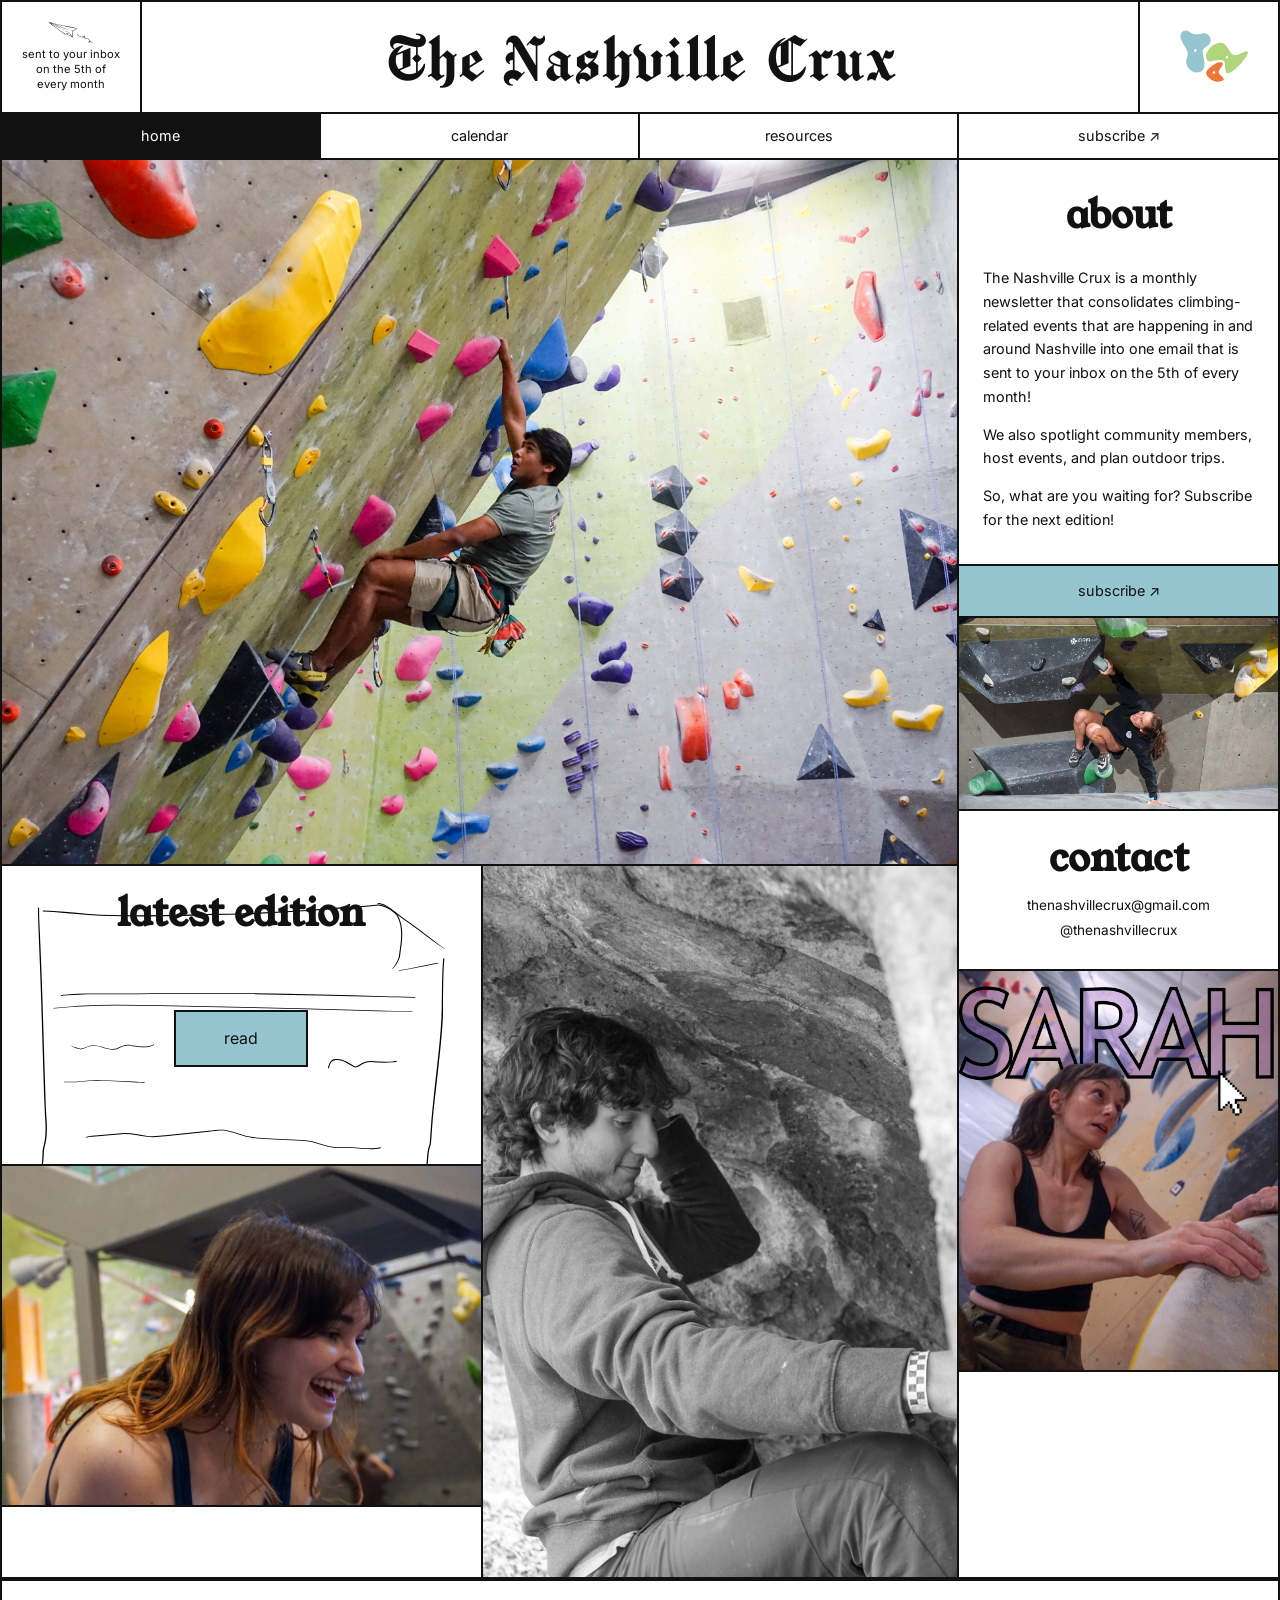
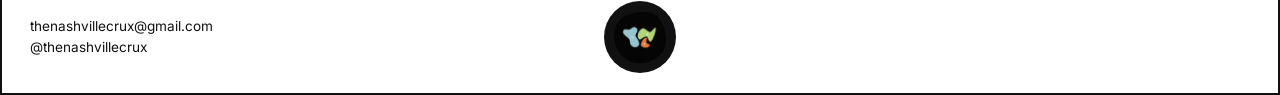
==== commit dee28eed: "Update index.html" ====
--- a/index.html
+++ b/index.html
@@ -10,6 +10,7 @@
 href="https://fonts.googleapis.com/css2?family=Inter:wght@400;500;600&family=Young+Serif&display=swap"
 rel="stylesheet" />
 <link rel="stylesheet" href="styles.css" />
+<link rel="icon" href="assets/favicon.svg" type="image/svg+xml" />
 </head>
 <body>
 <!-- HEADER -->
@@ -98,7 +99,7 @@
 <p><a href="https://instagram.com/thenashvillecrux" target="_blank"
 rel="noopener">@thenashvillecrux</a></p>
 </div>
-<a href="https://www.instagram.com/p/DZONiHWFsVW/?img_index=1"
+<a href="https://www.instagram.com/thenashvillecrux/"
 target="_blank" rel="noopener" class="spotlight-link"
 id="spotlight-link">
 <img src="assets/CommunitySpotlight.jpg" alt="Community Spotlight"
--- a/styles.css
+++ b/styles.css
@@ -152,6 +152,25 @@
 min-height: 60vh;
 }
 /* ============================================================
+CALENDAR SECTION
+============================================================ */
+.calendar-section {
+border: 2px solid var(--border);
+border-top: none;
+padding: 32px 24px;
+}
+.calendar-section .section-heading { margin-bottom: 20px; }
+.calendar-embed-wrap {
+border: 2px solid var(--border);
+overflow: hidden;
+background: var(--paper);
+}
+.calendar-embed {
+display: block;
+width: 100%;
+height: 900px;
+}
+/* ============================================================
 SHARED TYPOGRAPHY
 ============================================================ */
 .section-heading {
@@ -283,6 +302,38 @@
 border-top: none;
 border-bottom: 2px solid var(--border);
 }
+.events-card {
+padding: 28px 24px;
+display: flex;
+flex-direction: column;
+gap: 18px;
+}
+.events-group:last-child { margin-bottom: 0; }
+.events-subheading {
+font-family: var(--font-body);
+font-size: 0.75rem;
+font-weight: 600;
+letter-spacing: 0.08em;
+text-transform: uppercase;
+margin-bottom: 8px;
+color: var(--ink);
+}
+.events-list {
+list-style: none;
+margin: 0;
+padding: 0;
+display: flex;
+flex-direction: column;
+gap: 8px;
+}
+.events-list li {
+font-family: var(--font-body);
+font-size: 0.9rem;
+line-height: 1.4;
+padding-bottom: 8px;
+border-bottom: 1px solid #e0e0e0;
+}
+.events-list li:last-child { border-bottom: none; padding-bottom: 0; }
 .contact-card p { font-size: 0.85rem; margin-bottom: 4px; }
 .contact-card a { text-decoration: none; }
 .contact-card a:hover { text-decoration: underline; opacity: 1; }
@@ -398,13 +449,12 @@
 border: 2px solid var(--border);
 padding: 36px;
 }
-.newsletter-card {
-padding: 24px 28px;
-display: inline-block;
-width: auto;
-max-width: 700px;
-border: 2px solid var(--border);
-}
+.calendar-card {
+padding: 32px;
+width: 100%;
+max-width: 1400px;
+}
+.calendar-card .section-heading { text-align: center; margin-bottom: 20px; }
 .simple-page-card p { font-size: 0.9rem; margin-top: 12px; }
 .simple-page-card a { text-decoration: underline; }
 .subscribe-card { text-align: center; }
@@ -506,6 +556,8 @@
 .photo-row-item { border-right: none; border-bottom: 2px solid
 var(--border); }
 .photo-row-item:last-child { border-bottom: none; }
+.calendar-embed { height: 600px; }
+.calendar-section { padding: 24px 16px; }
 }
 @media (prefers-reduced-motion: reduce) {
 * { transition: none !important; }
